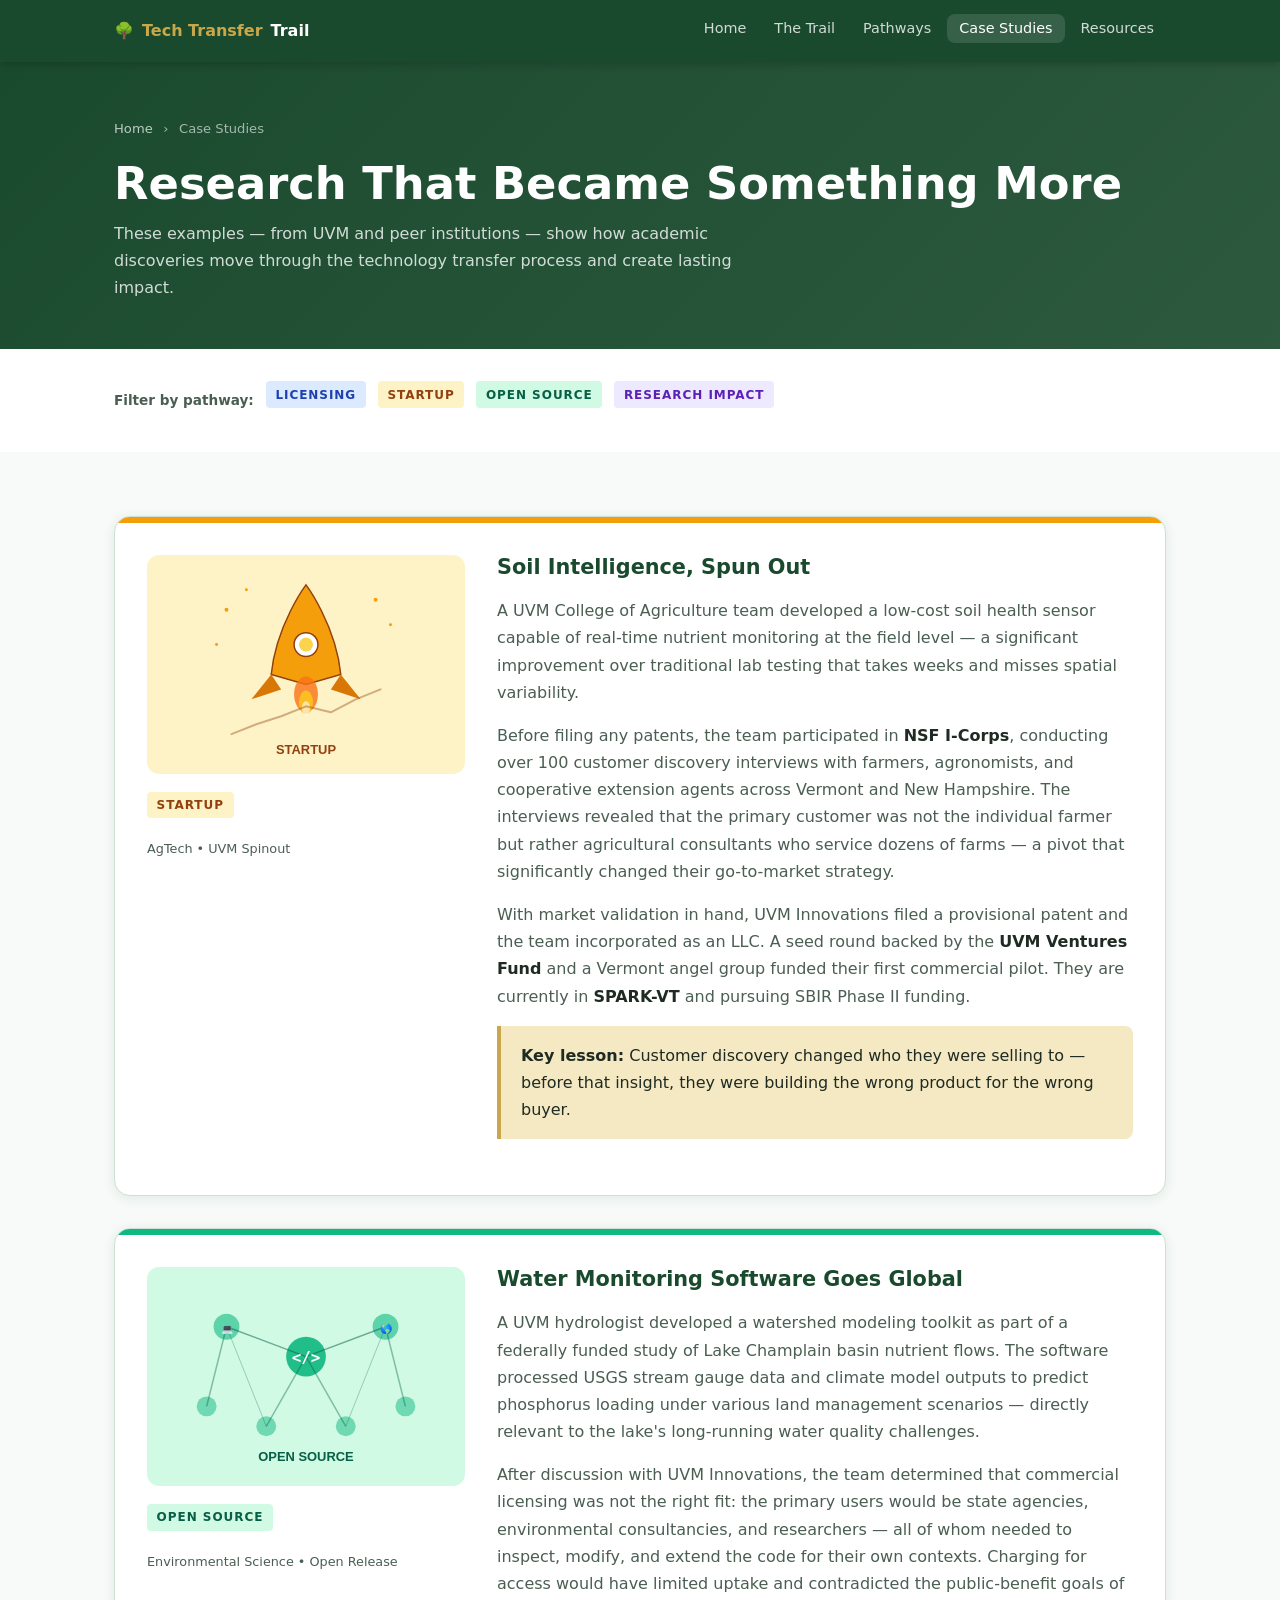
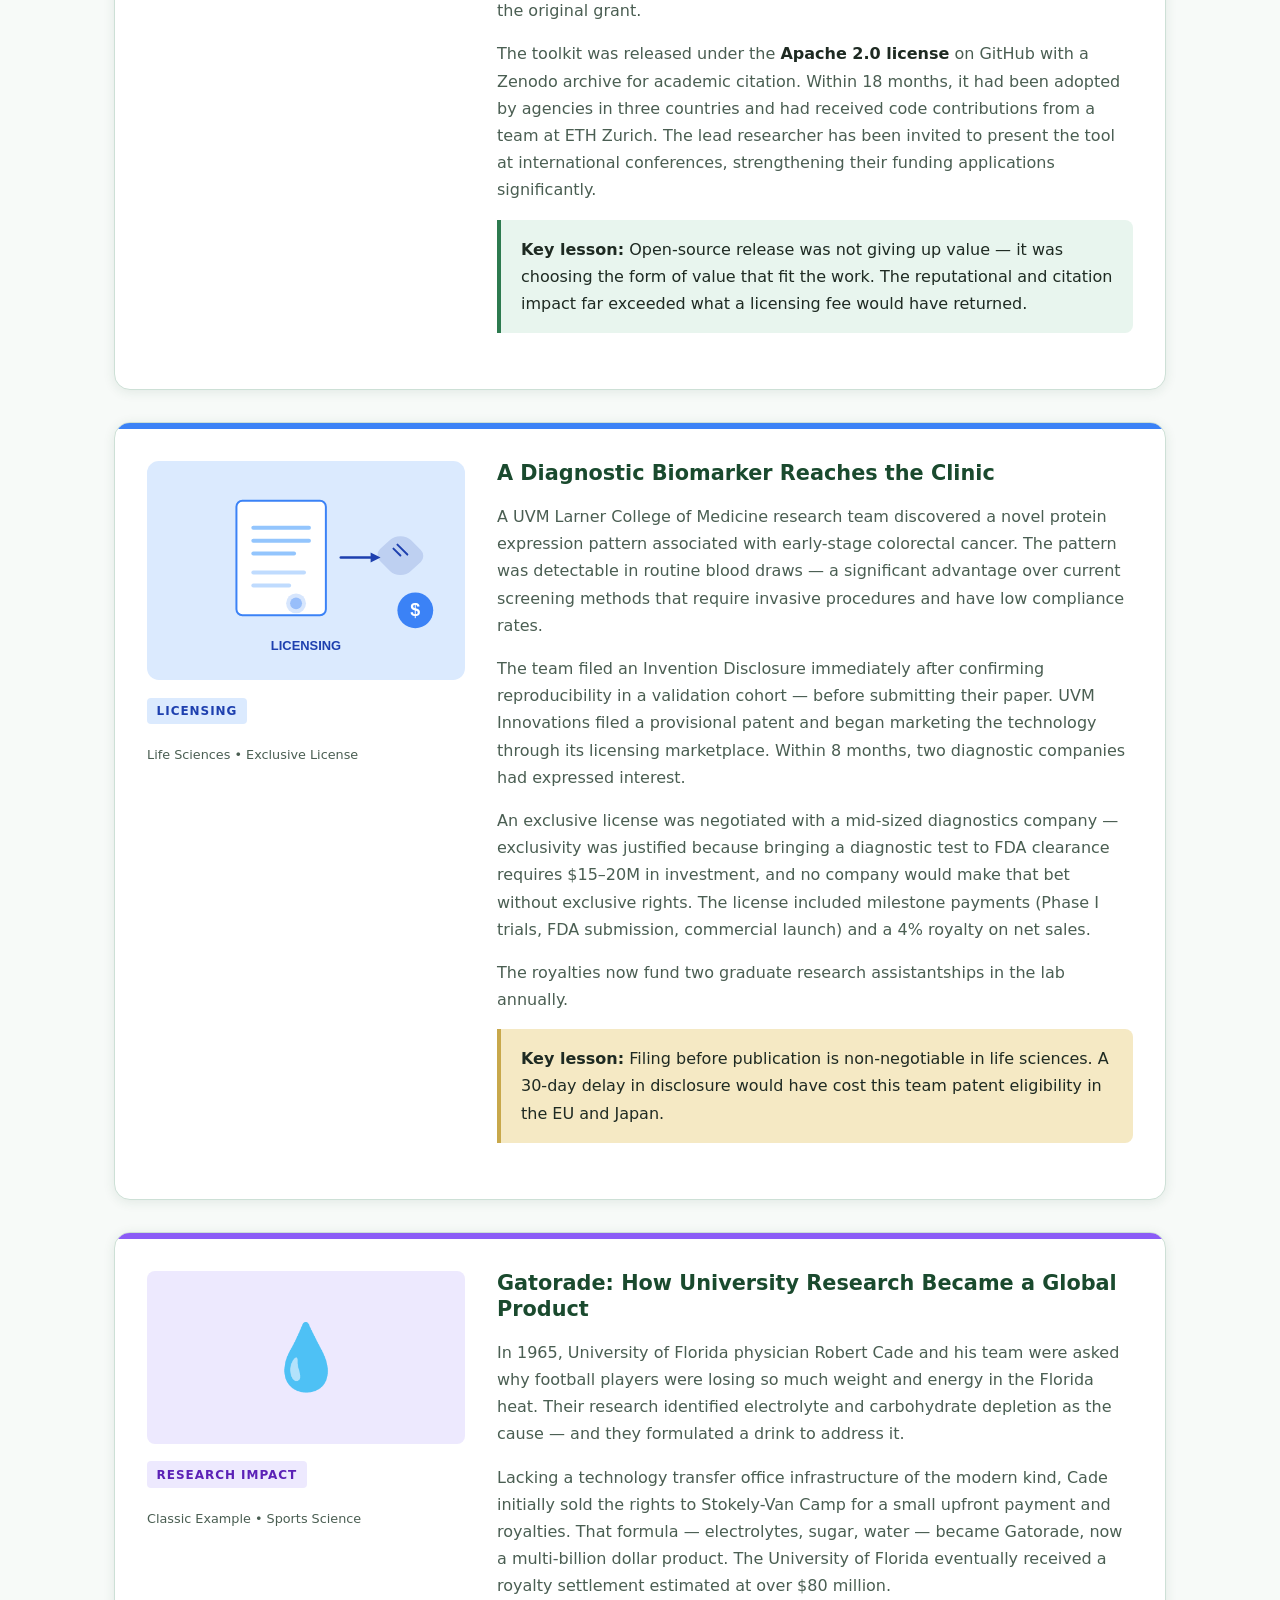
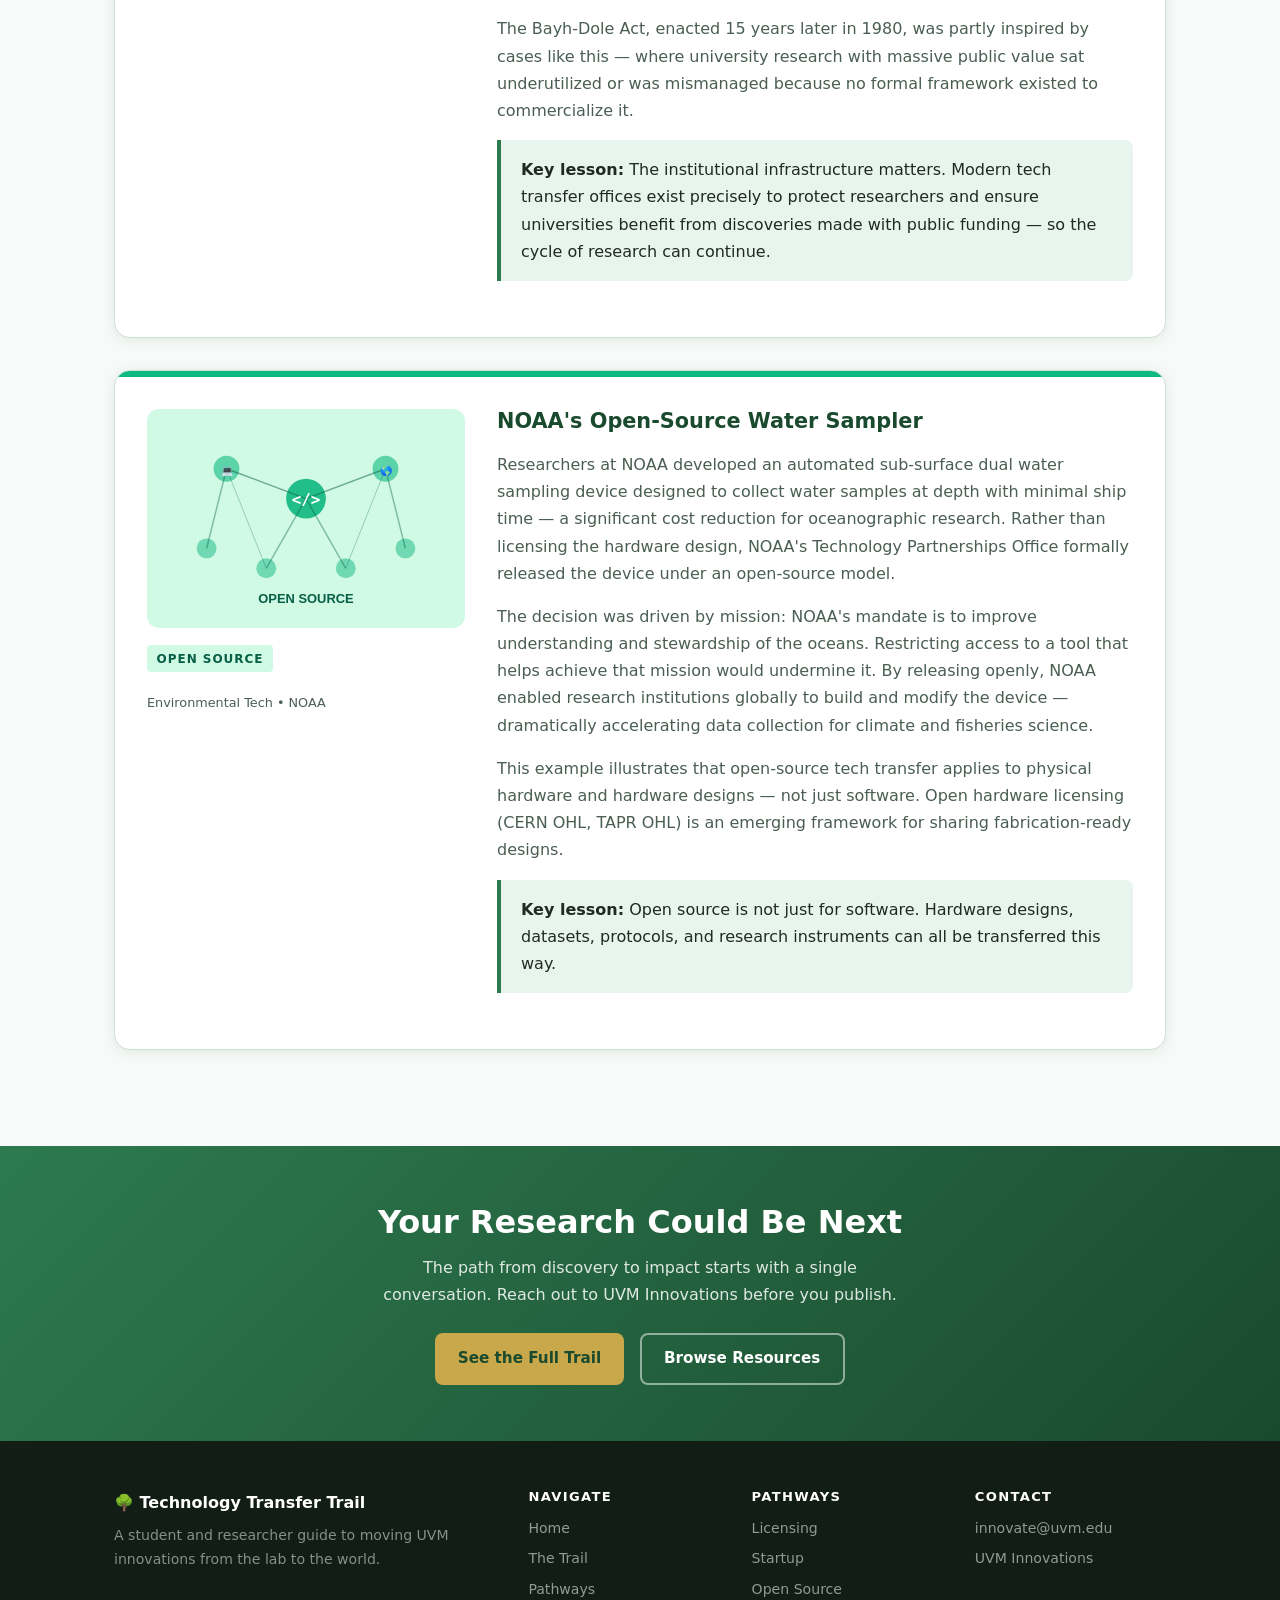
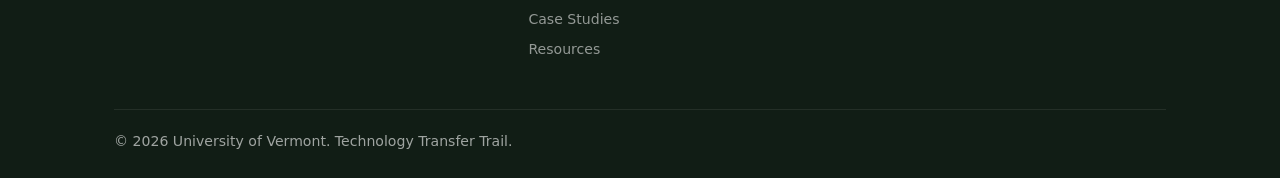
==== case-studies.html @ df101e82 "update case" ====
<!DOCTYPE html>
<html lang="en">
<head>
  <meta charset="UTF-8">
  <meta name="viewport" content="width=device-width, initial-scale=1.0">
  <title>Case Studies | Technology Transfer Trail</title>
  <meta name="description" content="Real examples of university research that moved from the lab into the world through licensing, startup spinouts, and open-source release.">
  <link rel="stylesheet" href="css/style.css">
</head>
<body>

  <nav class="site-nav">
    <div class="container">
      <a class="nav-brand" href="index.html">&#127795; <span>Tech Transfer</span> Trail</a>
      <ul class="nav-links">
        <li><a href="index.html">Home</a></li>
        <li><a href="trail.html">The Trail</a></li>
        <li><a href="pathways.html">Pathways</a></li>
        <li><a href="case-studies.html" class="active">Case Studies</a></li>
        <li><a href="resources.html">Resources</a></li>
      </ul>
    </div>
  </nav>

  <div class="page-header">
    <div class="container">
      <nav class="breadcrumb"><a href="index.html">Home</a> <span>&rsaquo;</span> Case Studies</nav>
      <h1>Research That Became Something More</h1>
      <p>These examples — from UVM and peer institutions — show how academic discoveries
         move through the technology transfer process and create lasting impact.</p>
    </div>
  </div>

  <!-- FILTER LABEL -->
  <section class="section section--alt" style="padding: 2rem 0;">
    <div class="container">
      <div style="display:flex; gap:0.75rem; flex-wrap:wrap; align-items:center;">
        <span style="font-size:0.85rem; font-weight:600; color:var(--text-light);">Filter by pathway:</span>
        <span class="card-tag tag-license" style="cursor:default;">Licensing</span>
        <span class="card-tag tag-startup" style="cursor:default;">Startup</span>
        <span class="card-tag tag-open" style="cursor:default;">Open Source</span>
        <span class="card-tag tag-research" style="cursor:default;">Research Impact</span>
      </div>
    </div>
  </section>

  <!-- CASE STUDIES GRID -->
  <section class="section">
    <div class="container">

      <!-- UVM Startup: AgTech -->
      <div class="case-card" style="margin-bottom:2rem;">
        <div class="case-card-accent accent-startup"></div>
        <div style="display:grid; grid-template-columns:1fr 2fr; gap:2rem; padding:2rem;" class="case-inner">
          <div>
            <img src="img/pathway-startup.svg" alt="Startup pathway" style="width:100%; border-radius:8px;">
            <div style="margin-top:1rem;">
              <div class="card-tag tag-startup">Startup</div>
              <p style="font-size:0.8rem; margin-top:0.5rem; color:var(--text-light);">AgTech &bull; UVM Spinout</p>
            </div>
          </div>
          <div>
            <h2 style="font-size:1.3rem;">Soil Intelligence, Spun Out</h2>
            <p>
              A UVM College of Agriculture team developed a low-cost soil health sensor capable of
              real-time nutrient monitoring at the field level — a significant improvement over
              traditional lab testing that takes weeks and misses spatial variability.
            </p>
            <p>
              Before filing any patents, the team participated in <strong>NSF I-Corps</strong>, conducting
              over 100 customer discovery interviews with farmers, agronomists, and cooperative extension
              agents across Vermont and New Hampshire. The interviews revealed that the primary customer
              was not the individual farmer but rather agricultural consultants who service dozens
              of farms — a pivot that significantly changed their go-to-market strategy.
            </p>
            <p>
              With market validation in hand, UVM Innovations filed a provisional patent and the team
              incorporated as an LLC. A seed round backed by the <strong>UVM Ventures Fund</strong> and
              a Vermont angel group funded their first commercial pilot. They are currently in
              <strong>SPARK-VT</strong> and pursuing SBIR Phase II funding.
            </p>
            <div class="callout callout-gold" style="margin-top:1rem;">
              <p><strong>Key lesson:</strong> Customer discovery changed who they were selling to —
              before that insight, they were building the wrong product for the wrong buyer.</p>
            </div>
          </div>
        </div>
      </div>

      <!-- Open Source: Hydrology -->
      <div class="case-card" style="margin-bottom:2rem;">
        <div class="case-card-accent accent-open"></div>
        <div style="display:grid; grid-template-columns:1fr 2fr; gap:2rem; padding:2rem;" class="case-inner">
          <div>
            <img src="img/pathway-opensource.svg" alt="Open source pathway" style="width:100%; border-radius:8px;">
            <div style="margin-top:1rem;">
              <div class="card-tag tag-open">Open Source</div>
              <p style="font-size:0.8rem; margin-top:0.5rem; color:var(--text-light);">Environmental Science &bull; Open Release</p>
            </div>
          </div>
          <div>
            <h2 style="font-size:1.3rem;">Water Monitoring Software Goes Global</h2>
            <p>
              A UVM hydrologist developed a watershed modeling toolkit as part of a federally funded
              study of Lake Champlain basin nutrient flows. The software processed USGS stream gauge
              data and climate model outputs to predict phosphorus loading under various land management
              scenarios — directly relevant to the lake's long-running water quality challenges.
            </p>
            <p>
              After discussion with UVM Innovations, the team determined that commercial licensing
              was not the right fit: the primary users would be state agencies, environmental
              consultancies, and researchers — all of whom needed to inspect, modify, and extend
              the code for their own contexts. Charging for access would have limited uptake and
              contradicted the public-benefit goals of the original grant.
            </p>
            <p>
              The toolkit was released under the <strong>Apache 2.0 license</strong> on GitHub with a
              Zenodo archive for academic citation. Within 18 months, it had been adopted by agencies
              in three countries and had received code contributions from a team at ETH Zurich.
              The lead researcher has been invited to present the tool at international conferences,
              strengthening their funding applications significantly.
            </p>
            <div class="callout" style="margin-top:1rem;">
              <p><strong>Key lesson:</strong> Open-source release was not giving up value — it was
              choosing the form of value that fit the work. The reputational and citation impact
              far exceeded what a licensing fee would have returned.</p>
            </div>
          </div>
        </div>
      </div>

      <!-- Licensing: Life Sciences -->
      <div class="case-card" style="margin-bottom:2rem;">
        <div class="case-card-accent accent-license"></div>
        <div style="display:grid; grid-template-columns:1fr 2fr; gap:2rem; padding:2rem;" class="case-inner">
          <div>
            <img src="img/pathway-licensing.svg" alt="Licensing pathway" style="width:100%; border-radius:8px;">
            <div style="margin-top:1rem;">
              <div class="card-tag tag-license">Licensing</div>
              <p style="font-size:0.8rem; margin-top:0.5rem; color:var(--text-light);">Life Sciences &bull; Exclusive License</p>
            </div>
          </div>
          <div>
            <h2 style="font-size:1.3rem;">A Diagnostic Biomarker Reaches the Clinic</h2>
            <p>
              A UVM Larner College of Medicine research team discovered a novel protein expression
              pattern associated with early-stage colorectal cancer. The pattern was detectable in
              routine blood draws — a significant advantage over current screening methods that
              require invasive procedures and have low compliance rates.
            </p>
            <p>
              The team filed an Invention Disclosure immediately after confirming reproducibility
              in a validation cohort — before submitting their paper. UVM Innovations filed a
              provisional patent and began marketing the technology through its licensing marketplace.
              Within 8 months, two diagnostic companies had expressed interest.
            </p>
            <p>
              An exclusive license was negotiated with a mid-sized diagnostics company — exclusivity
              was justified because bringing a diagnostic test to FDA clearance requires $15&ndash;20M in
              investment, and no company would make that bet without exclusive rights. The license
              included milestone payments (Phase I trials, FDA submission, commercial launch) and
              a 4% royalty on net sales.
            </p>
            <p>
              The royalties now fund two graduate research assistantships in the lab annually.
            </p>
            <div class="callout callout-gold" style="margin-top:1rem;">
              <p><strong>Key lesson:</strong> Filing before publication is non-negotiable in life sciences.
              A 30-day delay in disclosure would have cost this team patent eligibility in the EU and Japan.</p>
            </div>
          </div>
        </div>
      </div>

      <!-- MIT Gatorade context example -->
      <div class="case-card" style="margin-bottom:2rem;">
        <div class="case-card-accent" style="background: #8b5cf6;"></div>
        <div style="display:grid; grid-template-columns:1fr 2fr; gap:2rem; padding:2rem;" class="case-inner">
          <div>
            <div style="background:#ede9fe; border-radius:8px; padding:2rem; display:flex; align-items:center; justify-content:center;">
              <span style="font-size:4rem;">&#128167;</span>
            </div>
            <div style="margin-top:1rem;">
              <div class="card-tag tag-research">Research Impact</div>
              <p style="font-size:0.8rem; margin-top:0.5rem; color:var(--text-light);">Classic Example &bull; Sports Science</p>
            </div>
          </div>
          <div>
            <h2 style="font-size:1.3rem;">Gatorade: How University Research Became a Global Product</h2>
            <p>
              In 1965, University of Florida physician Robert Cade and his team were asked why
              football players were losing so much weight and energy in the Florida heat.
              Their research identified electrolyte and carbohydrate depletion as the cause —
              and they formulated a drink to address it.
            </p>
            <p>
              Lacking a technology transfer office infrastructure of the modern kind, Cade initially
              sold the rights to Stokely-Van Camp for a small upfront payment and royalties.
              That formula — electrolytes, sugar, water — became Gatorade, now a multi-billion
              dollar product. The University of Florida eventually received a royalty settlement
              estimated at over $80 million.
            </p>
            <p>
              The Bayh-Dole Act, enacted 15 years later in 1980, was partly inspired by cases
              like this — where university research with massive public value sat underutilized
              or was mismanaged because no formal framework existed to commercialize it.
            </p>
            <div class="callout" style="margin-top:1rem;">
              <p><strong>Key lesson:</strong> The institutional infrastructure matters. Modern tech
              transfer offices exist precisely to protect researchers and ensure universities benefit
              from discoveries made with public funding — so the cycle of research can continue.</p>
            </div>
          </div>
        </div>
      </div>

      <!-- NOAA Open Source Hardware -->
      <div class="case-card" style="margin-bottom:2rem;">
        <div class="case-card-accent accent-open"></div>
        <div style="display:grid; grid-template-columns:1fr 2fr; gap:2rem; padding:2rem;" class="case-inner">
          <div>
            <img src="img/pathway-opensource.svg" alt="Open source" style="width:100%; border-radius:8px;">
            <div style="margin-top:1rem;">
              <div class="card-tag tag-open">Open Source</div>
              <p style="font-size:0.8rem; margin-top:0.5rem; color:var(--text-light);">Environmental Tech &bull; NOAA</p>
            </div>
          </div>
          <div>
            <h2 style="font-size:1.3rem;">NOAA's Open-Source Water Sampler</h2>
            <p>
              Researchers at NOAA developed an automated sub-surface dual water sampling device
              designed to collect water samples at depth with minimal ship time — a significant
              cost reduction for oceanographic research. Rather than licensing the hardware design,
              NOAA's Technology Partnerships Office formally released the device under an
              open-source model.
            </p>
            <p>
              The decision was driven by mission: NOAA's mandate is to improve understanding and
              stewardship of the oceans. Restricting access to a tool that helps achieve that
              mission would undermine it. By releasing openly, NOAA enabled research institutions
              globally to build and modify the device — dramatically accelerating data collection
              for climate and fisheries science.
            </p>
            <p>
              This example illustrates that open-source tech transfer applies to physical hardware
              and hardware designs — not just software. Open hardware licensing (CERN OHL,
              TAPR OHL) is an emerging framework for sharing fabrication-ready designs.
            </p>
            <div class="callout" style="margin-top:1rem;">
              <p><strong>Key lesson:</strong> Open source is not just for software. Hardware designs,
              datasets, protocols, and research instruments can all be transferred this way.</p>
            </div>
          </div>
        </div>
      </div>

    </div>
  </section>

  <!-- CTA -->
  <section class="cta-banner">
    <div class="container">
      <h2>Your Research Could Be Next</h2>
      <p>The path from discovery to impact starts with a single conversation.
      Reach out to UVM Innovations before you publish.</p>
      <div style="display:flex; gap:1rem; justify-content:center; flex-wrap:wrap;">
        <a href="trail.html" class="btn btn-primary">See the Full Trail</a>
        <a href="resources.html" class="btn btn-outline">Browse Resources</a>
      </div>
    </div>
  </section>

  <footer class="site-footer">
    <div class="container">
      <div class="footer-grid">
        <div class="footer-brand">
          <strong>&#127795; Technology Transfer Trail</strong>
          <p>A student and researcher guide to moving UVM innovations from the lab to the world.</p>
        </div>
        <div class="footer-col">
          <h4>Navigate</h4>
          <ul>
            <li><a href="index.html">Home</a></li>
            <li><a href="trail.html">The Trail</a></li>
            <li><a href="pathways.html">Pathways</a></li>
            <li><a href="case-studies.html">Case Studies</a></li>
            <li><a href="resources.html">Resources</a></li>
          </ul>
        </div>
        <div class="footer-col">
          <h4>Pathways</h4>
          <ul>
            <li><a href="pathways.html#licensing">Licensing</a></li>
            <li><a href="pathways.html#startup">Startup</a></li>
            <li><a href="pathways.html#open-source">Open Source</a></li>
          </ul>
        </div>
        <div class="footer-col">
          <h4>Contact</h4>
          <ul>
            <li><a href="mailto:innovate@uvm.edu">innovate@uvm.edu</a></li>
            <li><a href="https://www.uvm.edu/uvminnovations" target="_blank" rel="noopener">UVM Innovations</a></li>
          </ul>
        </div>
      </div>
      <div class="footer-bottom">
        <span>&copy; 2026 University of Vermont. Technology Transfer Trail.</span>
      </div>
    </div>
  </footer>

  <style>
    @media (max-width: 768px) {
      .case-inner { grid-template-columns: 1fr !important; }
    }
  </style>

</body>
</html>
---- css/style.css ----
/* ============================================================
   BASE & RESET
   ============================================================ */
*, *::before, *::after {
  box-sizing: border-box;
  margin: 0;
  padding: 0;
}

:root {
  --green-dark:   #1a4a2e;
  --green-mid:    #2d7a4f;
  --green-light:  #4caf77;
  --green-pale:   #e8f5ee;
  --gold:         #c8a84b;
  --gold-light:   #f5e9c4;
  --text:         #1e2a22;
  --text-light:   #4a5e52;
  --white:        #ffffff;
  --off-white:    #f7faf8;
  --border:       #cde0d6;
  --shadow:       0 2px 12px rgba(26, 74, 46, 0.10);
  --radius:       8px;
  --radius-lg:    16px;
  --font-sans:    'Segoe UI', system-ui, -apple-system, sans-serif;
  --font-serif:   Georgia, 'Times New Roman', serif;
}

html { scroll-behavior: smooth; }

body {
  font-family: var(--font-sans);
  font-size: 1rem;
  line-height: 1.7;
  color: var(--text);
  background: var(--off-white);
}

img { max-width: 100%; display: block; }
a { color: var(--green-mid); text-decoration: none; }
a:hover { text-decoration: underline; }

/* ============================================================
   TYPOGRAPHY
   ============================================================ */
h1, h2, h3, h4 {
  line-height: 1.25;
  color: var(--green-dark);
}

h1 { font-size: clamp(1.8rem, 4vw, 2.8rem); }
h2 { font-size: clamp(1.4rem, 3vw, 2rem); margin-bottom: 1rem; }
h3 { font-size: 1.2rem; margin-bottom: 0.5rem; }
h4 { font-size: 1rem; }

p { margin-bottom: 1rem; color: var(--text-light); }
p:last-child { margin-bottom: 0; }

ul, ol { padding-left: 1.4rem; color: var(--text-light); }
li { margin-bottom: 0.35rem; }

strong { color: var(--text); }

/* ============================================================
   LAYOUT
   ============================================================ */
.container {
  max-width: 1100px;
  margin: 0 auto;
  padding: 0 1.5rem;
}

.section {
  padding: 4rem 0;
}

.section--alt {
  background: var(--white);
}

.section--dark {
  background: var(--green-dark);
  color: var(--white);
}

.section--dark h2,
.section--dark h3,
.section--dark p { color: var(--white); }

.section-label {
  font-size: 0.8rem;
  font-weight: 700;
  letter-spacing: 0.12em;
  text-transform: uppercase;
  color: var(--green-mid);
  margin-bottom: 0.5rem;
}

.section--dark .section-label { color: var(--green-light); }

.section-intro {
  max-width: 680px;
  margin-bottom: 3rem;
}

.two-col {
  display: grid;
  grid-template-columns: 1fr 1fr;
  gap: 2rem;
}

.three-col {
  display: grid;
  grid-template-columns: repeat(3, 1fr);
  gap: 1.5rem;
}

@media (max-width: 768px) {
  .two-col, .three-col { grid-template-columns: 1fr; }
}

/* ============================================================
   NAVIGATION
   ============================================================ */
.site-nav {
  background: var(--green-dark);
  position: sticky;
  top: 0;
  z-index: 100;
  box-shadow: 0 2px 8px rgba(0,0,0,0.2);
}

.site-nav .container {
  display: flex;
  align-items: center;
  justify-content: space-between;
  padding-top: 0.9rem;
  padding-bottom: 0.9rem;
}

.nav-brand {
  font-weight: 700;
  font-size: 1rem;
  color: var(--white);
  display: flex;
  align-items: center;
  gap: 0.5rem;
}

.nav-brand span { color: var(--gold); }

.nav-links {
  display: flex;
  gap: 0.25rem;
  list-style: none;
  padding: 0;
}

.nav-links a {
  color: rgba(255,255,255,0.8);
  font-size: 0.9rem;
  padding: 0.4rem 0.75rem;
  border-radius: var(--radius);
  transition: background 0.15s, color 0.15s;
}

.nav-links a:hover,
.nav-links a.active {
  background: rgba(255,255,255,0.12);
  color: var(--white);
  text-decoration: none;
}

@media (max-width: 768px) {
  .nav-links { display: none; }
}

/* ============================================================
   HERO
   ============================================================ */
.hero {
  background: linear-gradient(135deg, var(--green-dark) 0%, #2d5a3f 60%, #1a4a2e 100%);
  color: var(--white);
  padding: 5rem 0 4rem;
  position: relative;
  overflow: hidden;
}

.hero::after {
  content: '';
  position: absolute;
  bottom: 0; left: 0; right: 0;
  height: 60px;
  background: var(--off-white);
  clip-path: ellipse(60% 100% at 50% 100%);
}

.hero-eyebrow {
  font-size: 0.8rem;
  font-weight: 700;
  letter-spacing: 0.15em;
  text-transform: uppercase;
  color: var(--gold);
  margin-bottom: 1rem;
}

.hero h1 {
  color: var(--white);
  margin-bottom: 1.25rem;
}

.hero-sub {
  font-size: 1.15rem;
  color: rgba(255,255,255,0.85);
  max-width: 620px;
  margin-bottom: 2rem;
}

.hero-actions {
  display: flex;
  flex-wrap: wrap;
  gap: 1rem;
}

/* ============================================================
   BUTTONS
   ============================================================ */
.btn {
  display: inline-flex;
  align-items: center;
  gap: 0.4rem;
  padding: 0.7rem 1.4rem;
  border-radius: var(--radius);
  font-size: 0.95rem;
  font-weight: 600;
  cursor: pointer;
  transition: transform 0.15s, box-shadow 0.15s, background 0.15s;
  text-decoration: none;
}

.btn:hover { text-decoration: none; transform: translateY(-1px); box-shadow: var(--shadow); }

.btn-primary {
  background: var(--gold);
  color: var(--green-dark);
}

.btn-primary:hover { background: #d4b25a; }

.btn-outline {
  background: transparent;
  color: var(--white);
  border: 2px solid rgba(255,255,255,0.5);
}

.btn-outline:hover { border-color: var(--white); background: rgba(255,255,255,0.08); }

.btn-green {
  background: var(--green-mid);
  color: var(--white);
}

.btn-green:hover { background: var(--green-dark); }

/* ============================================================
   CARDS
   ============================================================ */
.card {
  background: var(--white);
  border: 1px solid var(--border);
  border-radius: var(--radius-lg);
  padding: 1.75rem;
  box-shadow: var(--shadow);
  transition: transform 0.15s, box-shadow 0.15s;
}

.card:hover { transform: translateY(-3px); box-shadow: 0 6px 24px rgba(26,74,46,0.13); }

.card-icon {
  font-size: 2rem;
  margin-bottom: 1rem;
}

.card h3 { color: var(--green-dark); }

.card-tag {
  display: inline-block;
  font-size: 0.75rem;
  font-weight: 700;
  letter-spacing: 0.08em;
  text-transform: uppercase;
  padding: 0.2rem 0.6rem;
  border-radius: 4px;
  margin-bottom: 0.75rem;
}

.tag-license  { background: #dbeafe; color: #1e40af; }
.tag-startup  { background: #fef3c7; color: #92400e; }
.tag-open     { background: #d1fae5; color: #065f46; }
.tag-research { background: #ede9fe; color: #5b21b6; }

/* ============================================================
   TRAIL STEPS
   ============================================================ */
.trail-steps {
  position: relative;
  display: flex;
  flex-direction: column;
  gap: 0;
}

.trail-step {
  display: grid;
  grid-template-columns: 60px 1fr;
  gap: 1.5rem;
  position: relative;
  padding-bottom: 2.5rem;
}

.trail-step:last-child { padding-bottom: 0; }

.trail-step:not(:last-child) .step-line::after {
  content: '';
  position: absolute;
  left: 29px;
  top: 60px;
  bottom: 0;
  width: 2px;
  background: var(--border);
}

.step-line {
  position: relative;
  display: flex;
  flex-direction: column;
  align-items: center;
}

.step-num {
  width: 52px;
  height: 52px;
  border-radius: 50%;
  background: var(--green-dark);
  color: var(--white);
  font-weight: 800;
  font-size: 1.1rem;
  display: flex;
  align-items: center;
  justify-content: center;
  flex-shrink: 0;
  z-index: 1;
}

.trail-step.active .step-num {
  background: var(--gold);
  color: var(--green-dark);
}

.step-body {
  padding-top: 0.6rem;
}

.step-body h3 {
  font-size: 1.1rem;
  margin-bottom: 0.3rem;
}

.step-badge {
  display: inline-block;
  font-size: 0.72rem;
  font-weight: 700;
  letter-spacing: 0.06em;
  text-transform: uppercase;
  color: var(--green-mid);
  background: var(--green-pale);
  padding: 0.15rem 0.5rem;
  border-radius: 4px;
  margin-bottom: 0.5rem;
}

.step-resources {
  margin-top: 0.75rem;
  display: flex;
  flex-wrap: wrap;
  gap: 0.4rem;
}

.chip {
  display: inline-block;
  font-size: 0.78rem;
  background: var(--off-white);
  border: 1px solid var(--border);
  border-radius: 20px;
  padding: 0.15rem 0.65rem;
  color: var(--text-light);
}

/* ============================================================
   PATHWAY CARDS (pathways page)
   ============================================================ */
.pathway-hero {
  padding: 4rem 0 2rem;
  background: linear-gradient(135deg, var(--green-dark) 0%, #2d5a3f 100%);
  color: white;
}

.pathway-hero h1 { color: white; }
.pathway-hero p { color: rgba(255,255,255,0.85); }

.pathway-card {
  border-radius: var(--radius-lg);
  overflow: hidden;
  border: 1px solid var(--border);
  box-shadow: var(--shadow);
}

.pathway-card-header {
  padding: 2rem;
  display: flex;
  align-items: flex-start;
  gap: 1rem;
}

.pathway-card-header .icon { font-size: 2.5rem; }

.pathway-card-header h2 { margin-bottom: 0.25rem; }

.pathway-card-body { padding: 0 2rem 2rem; }

.pathway-card-body h3 {
  font-size: 0.8rem;
  text-transform: uppercase;
  letter-spacing: 0.1em;
  color: var(--text-light);
  margin-bottom: 0.75rem;
  margin-top: 1.25rem;
}

.pathway-card--license .pathway-card-header { background: #dbeafe; }
.pathway-card--startup .pathway-card-header { background: #fef3c7; }
.pathway-card--open    .pathway-card-header { background: #d1fae5; }

/* ============================================================
   RESOURCE LIST
   ============================================================ */
.resource-grid {
  display: grid;
  grid-template-columns: repeat(auto-fill, minmax(280px, 1fr));
  gap: 1.25rem;
}

.resource-card {
  background: var(--white);
  border: 1px solid var(--border);
  border-radius: var(--radius);
  padding: 1.25rem 1.5rem;
  display: flex;
  flex-direction: column;
  gap: 0.4rem;
  box-shadow: var(--shadow);
  transition: transform 0.15s;
}

.resource-card:hover { transform: translateY(-2px); }

.resource-card .icon { font-size: 1.5rem; }
.resource-card h3 { font-size: 1rem; margin-bottom: 0; }
.resource-card p { font-size: 0.88rem; margin-bottom: 0; }
.resource-card a { font-size: 0.85rem; font-weight: 600; }

/* ============================================================
   CASE STUDIES
   ============================================================ */
.case-card {
  background: var(--white);
  border: 1px solid var(--border);
  border-radius: var(--radius-lg);
  overflow: hidden;
  box-shadow: var(--shadow);
  transition: transform 0.15s;
}

.case-card:hover { transform: translateY(-3px); }

.case-card-accent {
  height: 6px;
}

.accent-license { background: #3b82f6; }
.accent-startup { background: #f59e0b; }
.accent-open    { background: #10b981; }

.case-card-body { padding: 1.5rem; }

.case-card-body .meta {
  font-size: 0.78rem;
  color: var(--text-light);
  margin-bottom: 0.5rem;
}

.case-card-body h3 { font-size: 1.05rem; }

/* ============================================================
   STAT BAR
   ============================================================ */
.stat-bar {
  background: var(--green-dark);
  padding: 2.5rem 0;
}

.stat-row {
  display: flex;
  flex-wrap: wrap;
  gap: 2rem;
  justify-content: space-around;
  text-align: center;
}

.stat-item .num {
  font-size: 2.2rem;
  font-weight: 800;
  color: var(--gold);
  display: block;
}

.stat-item .label {
  font-size: 0.85rem;
  color: rgba(255,255,255,0.75);
  text-transform: uppercase;
  letter-spacing: 0.07em;
}

/* ============================================================
   CTA BANNER
   ============================================================ */
.cta-banner {
  background: linear-gradient(135deg, var(--green-mid), var(--green-dark));
  color: var(--white);
  padding: 3.5rem 0;
  text-align: center;
}

.cta-banner h2 { color: var(--white); margin-bottom: 0.75rem; }
.cta-banner p  { color: rgba(255,255,255,0.85); margin-bottom: 1.5rem; max-width: 540px; margin-left: auto; margin-right: auto; }

/* ============================================================
   FOOTER
   ============================================================ */
.site-footer {
  background: #111d15;
  color: rgba(255,255,255,0.6);
  padding: 3rem 0 1.5rem;
  font-size: 0.88rem;
}

.footer-grid {
  display: grid;
  grid-template-columns: 2fr 1fr 1fr 1fr;
  gap: 2rem;
  margin-bottom: 2.5rem;
}

.footer-brand p { color: rgba(255,255,255,0.5); margin-top: 0.5rem; }
.footer-brand strong { color: var(--white); font-size: 1rem; }

.footer-col h4 {
  color: var(--white);
  font-size: 0.82rem;
  text-transform: uppercase;
  letter-spacing: 0.1em;
  margin-bottom: 0.75rem;
}

.footer-col ul { list-style: none; padding: 0; }
.footer-col li { margin-bottom: 0.4rem; }
.footer-col a { color: rgba(255,255,255,0.55); }
.footer-col a:hover { color: var(--white); text-decoration: none; }

.footer-bottom {
  border-top: 1px solid rgba(255,255,255,0.08);
  padding-top: 1.25rem;
  display: flex;
  justify-content: space-between;
  flex-wrap: wrap;
  gap: 0.5rem;
}

@media (max-width: 768px) {
  .footer-grid { grid-template-columns: 1fr 1fr; }
}

/* ============================================================
   PAGE HEADER (inner pages)
   ============================================================ */
.page-header {
  background: linear-gradient(135deg, var(--green-dark) 0%, #2d5a3f 100%);
  padding: 3.5rem 0 3rem;
}

.page-header h1 { color: var(--white); margin-bottom: 0.5rem; }
.page-header p  { color: rgba(255,255,255,0.8); max-width: 620px; }

/* ============================================================
   ACCORDION (FAQ)
   ============================================================ */
.faq-list { display: flex; flex-direction: column; gap: 0.75rem; }

details.faq-item {
  background: var(--white);
  border: 1px solid var(--border);
  border-radius: var(--radius);
  padding: 1rem 1.25rem;
}

summary.faq-q {
  font-weight: 600;
  cursor: pointer;
  color: var(--green-dark);
  list-style: none;
  display: flex;
  justify-content: space-between;
  align-items: center;
}

summary.faq-q::after {
  content: '+';
  font-size: 1.2rem;
  color: var(--green-mid);
  transition: transform 0.2s;
}

details[open] summary.faq-q::after { content: '−'; }

.faq-a {
  margin-top: 0.75rem;
  padding-top: 0.75rem;
  border-top: 1px solid var(--border);
  font-size: 0.95rem;
}

/* ============================================================
   ALERT / CALLOUT
   ============================================================ */
.callout {
  border-left: 4px solid var(--green-mid);
  background: var(--green-pale);
  padding: 1rem 1.25rem;
  border-radius: 0 var(--radius) var(--radius) 0;
  margin: 1.5rem 0;
}

.callout.callout-gold {
  border-color: var(--gold);
  background: var(--gold-light);
}

.callout p { color: var(--text); margin-bottom: 0; }

/* ============================================================
   BREADCRUMB
   ============================================================ */
.breadcrumb {
  font-size: 0.82rem;
  color: rgba(255,255,255,0.6);
  margin-bottom: 1rem;
}

.breadcrumb a { color: rgba(255,255,255,0.7); }
.breadcrumb a:hover { color: white; }
.breadcrumb span { margin: 0 0.4rem; }

/* ============================================================
   PROCESS TABLE
   ============================================================ */
.process-table {
  width: 100%;
  border-collapse: collapse;
  font-size: 0.92rem;
  background: var(--white);
  border-radius: var(--radius-lg);
  overflow: hidden;
  box-shadow: var(--shadow);
}

.process-table th {
  background: var(--green-dark);
  color: var(--white);
  padding: 0.9rem 1.25rem;
  text-align: left;
  font-size: 0.82rem;
  text-transform: uppercase;
  letter-spacing: 0.08em;
}

.process-table td {
  padding: 0.9rem 1.25rem;
  border-bottom: 1px solid var(--border);
  color: var(--text-light);
}

.process-table tr:last-child td { border-bottom: none; }
.process-table tr:hover td { background: var(--green-pale); }
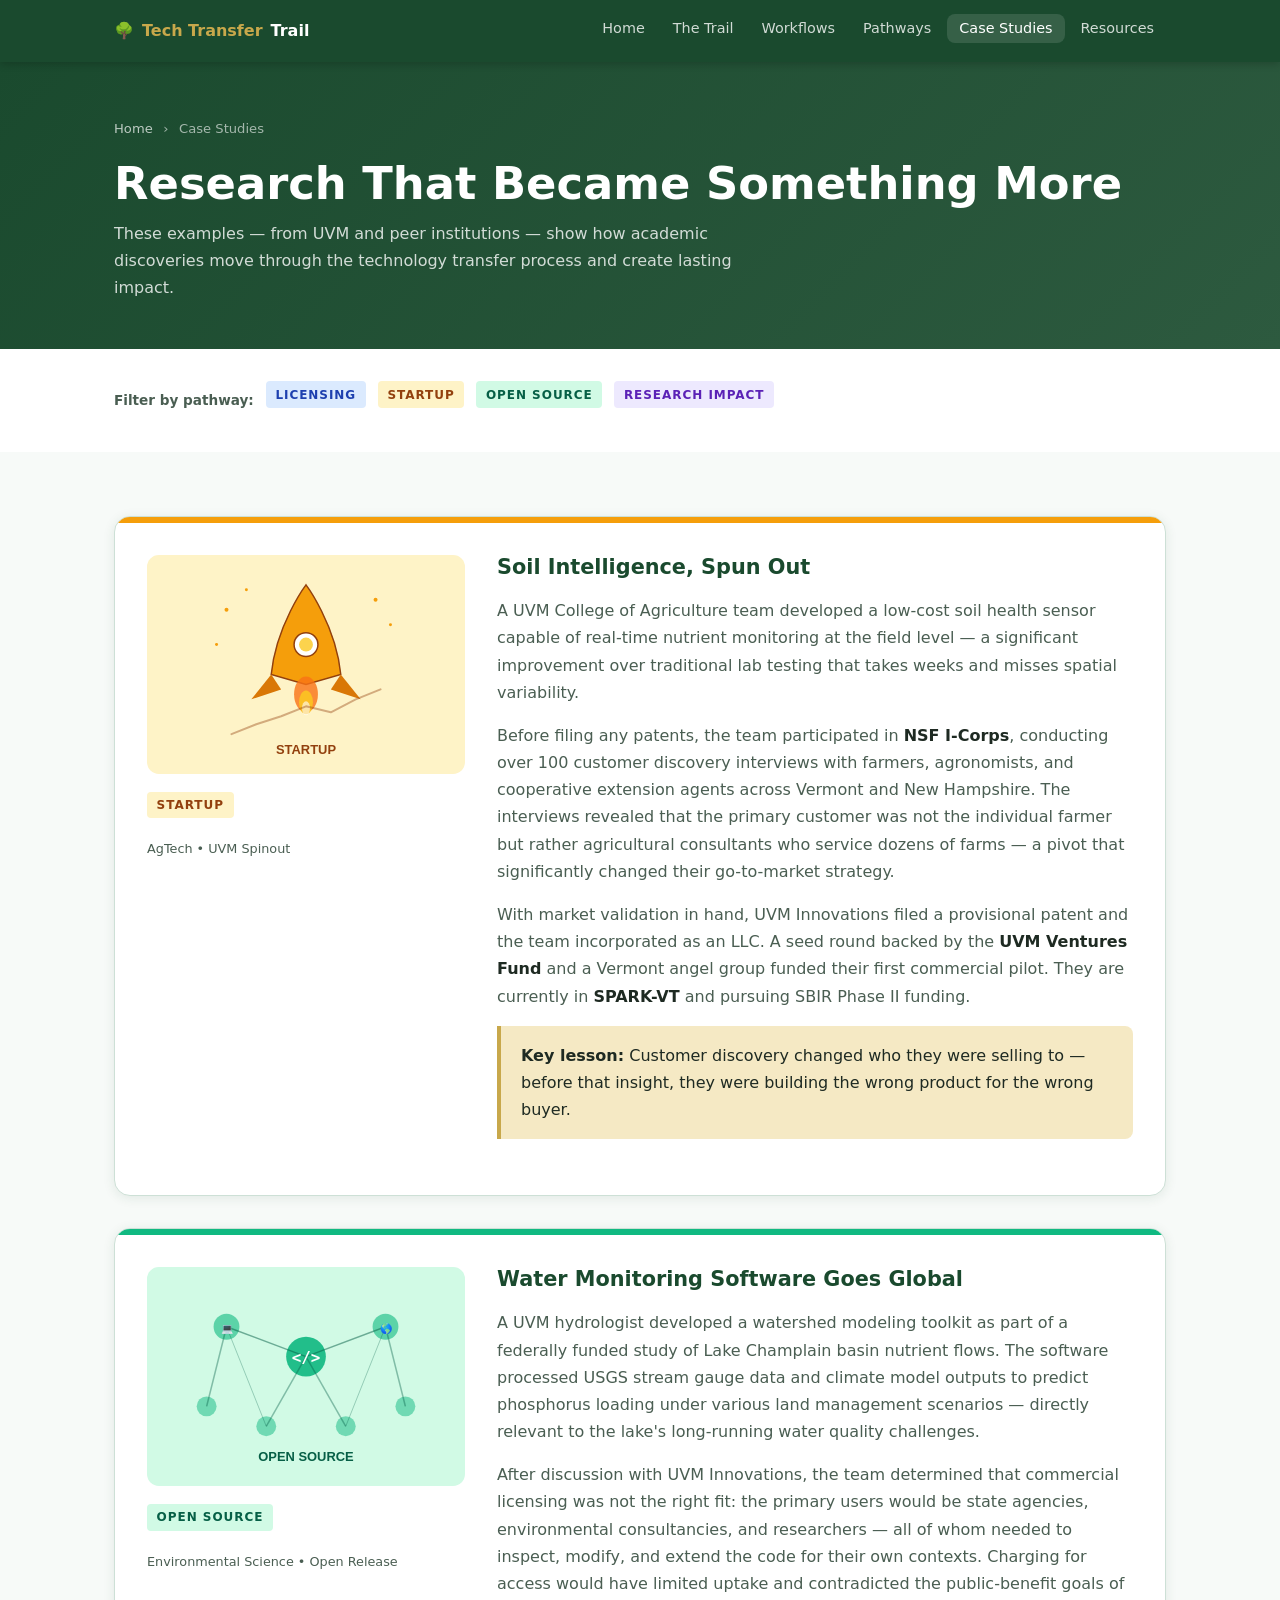
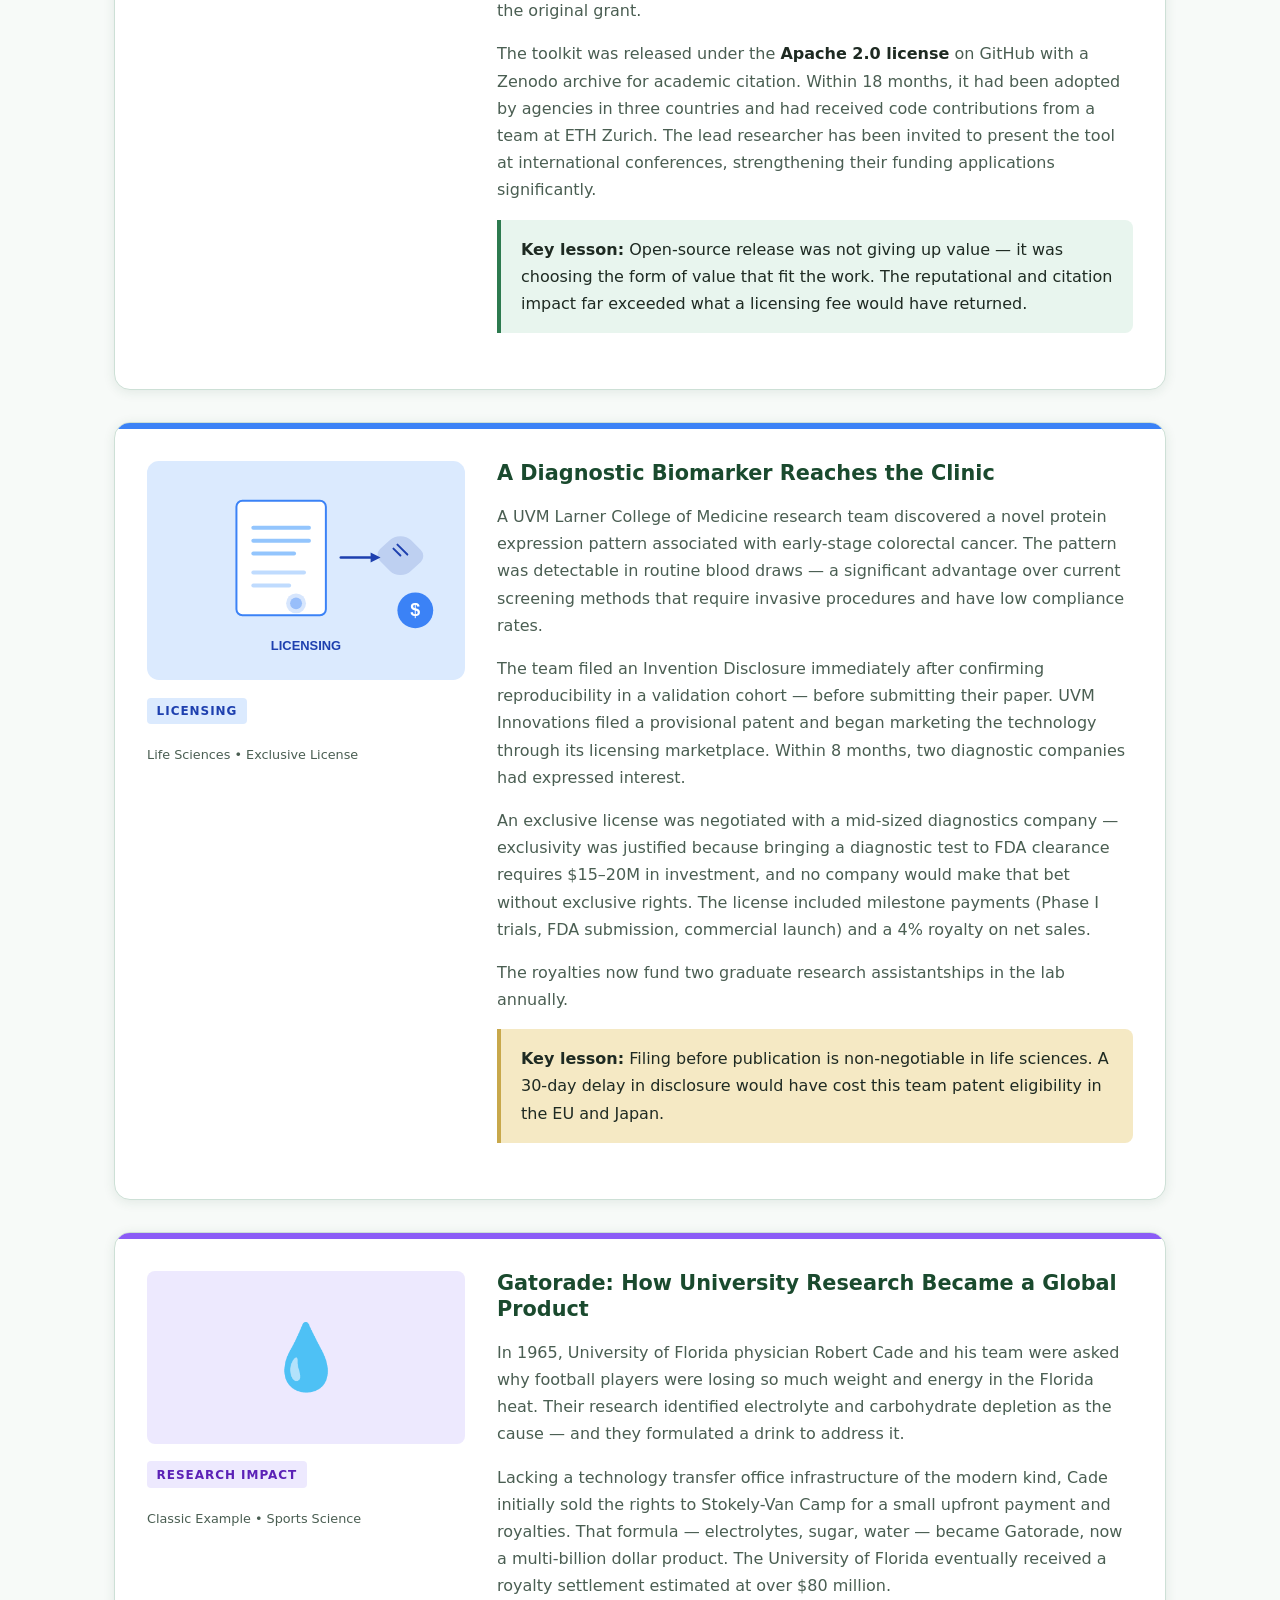
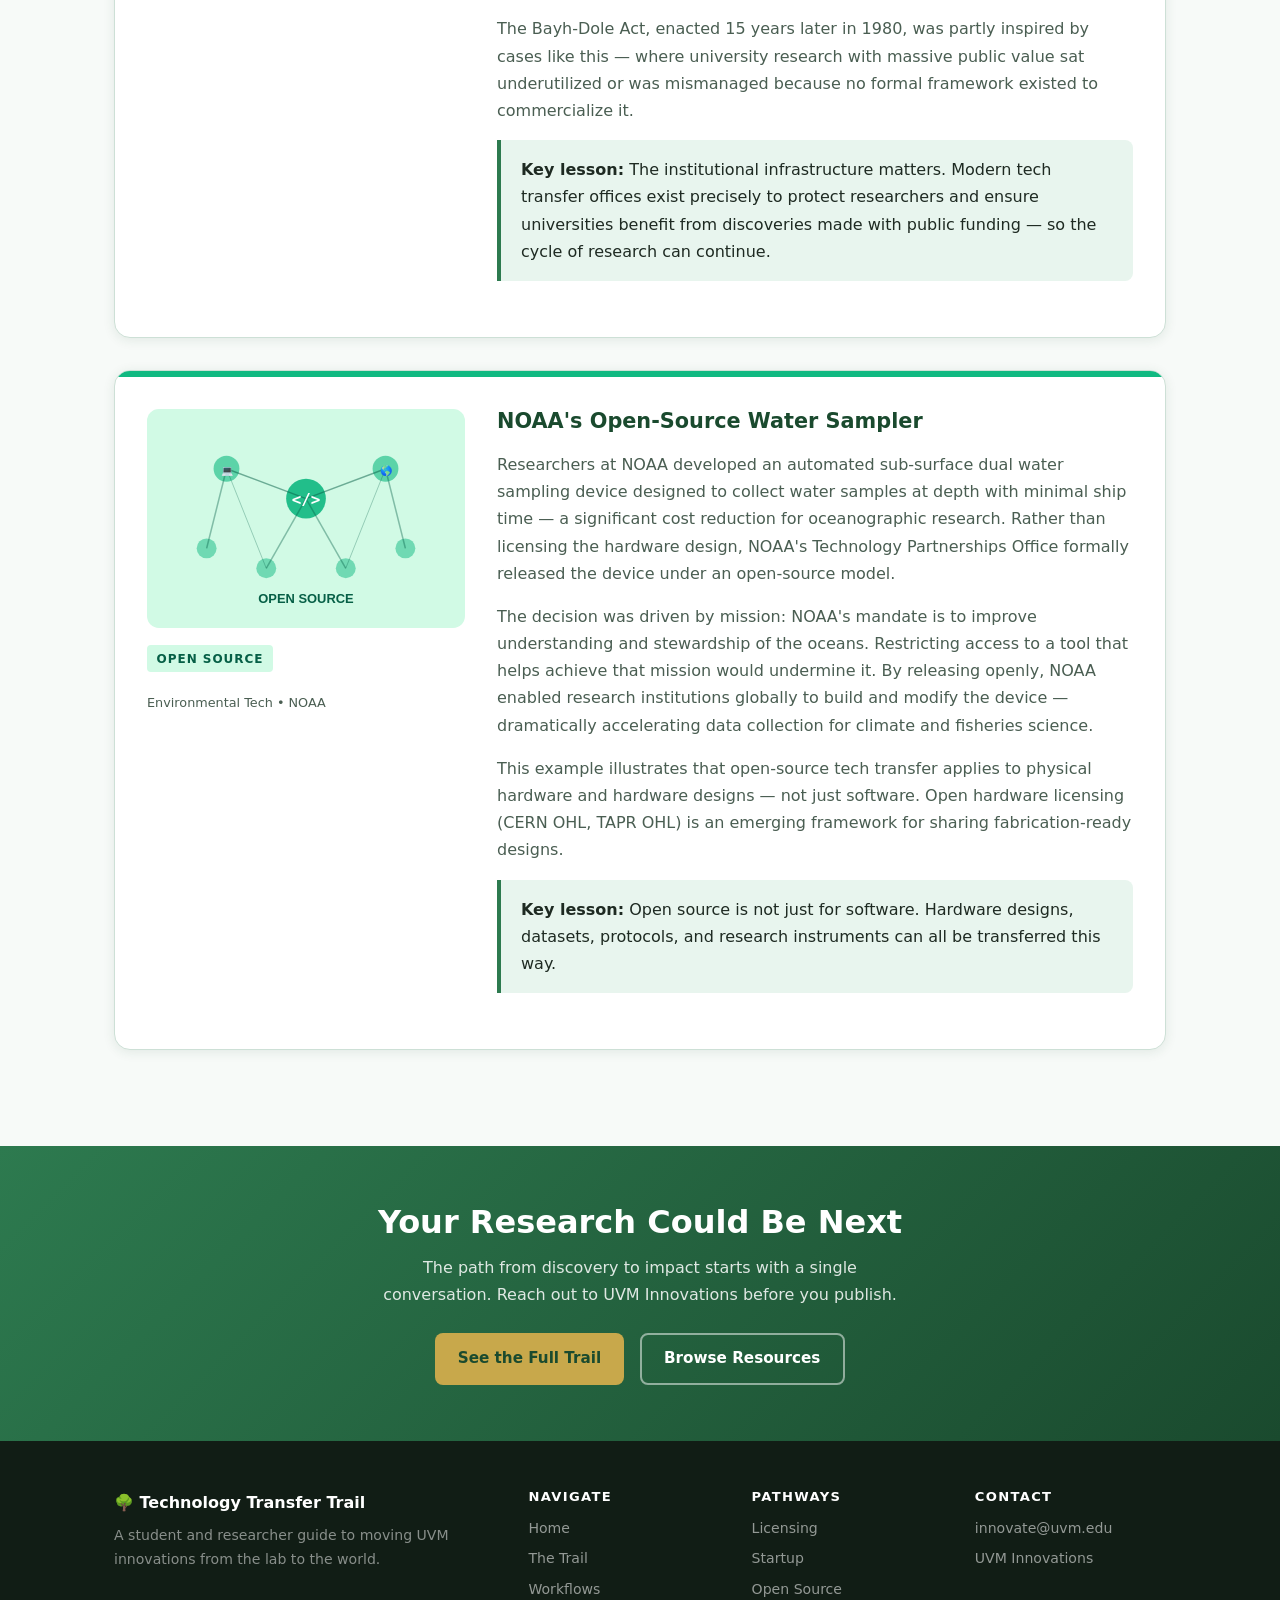
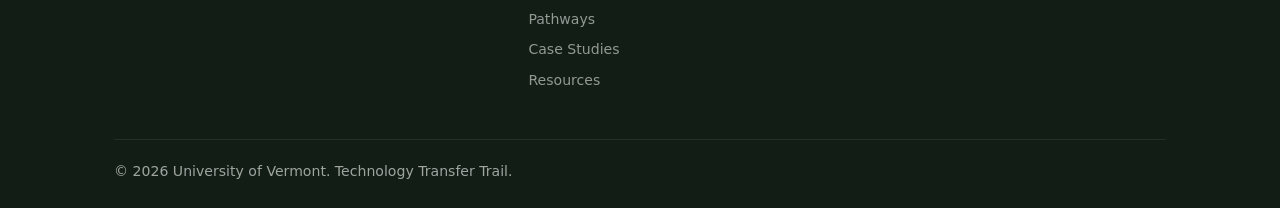
==== commit 23d11017: "Added a workflow page, as a sample" ====
--- a/case-studies.html
+++ b/case-studies.html
@@ -15,6 +15,7 @@
       <ul class="nav-links">
         <li><a href="index.html">Home</a></li>
         <li><a href="trail.html">The Trail</a></li>
+        <li><a href="workflows.html">Workflows</a></li>
         <li><a href="pathways.html">Pathways</a></li>
         <li><a href="case-studies.html" class="active">Case Studies</a></li>
         <li><a href="resources.html">Resources</a></li>
@@ -282,6 +283,7 @@
           <ul>
             <li><a href="index.html">Home</a></li>
             <li><a href="trail.html">The Trail</a></li>
+            <li><a href="workflows.html">Workflows</a></li>
             <li><a href="pathways.html">Pathways</a></li>
             <li><a href="case-studies.html">Case Studies</a></li>
             <li><a href="resources.html">Resources</a></li>
--- a/css/style.css
+++ b/css/style.css
@@ -700,3 +700,67 @@
 
 .process-table tr:last-child td { border-bottom: none; }
 .process-table tr:hover td { background: var(--green-pale); }
+
+/* ============================================================
+   WORKFLOWS PAGE
+   ============================================================ */
+.workflow-phase-grid {
+  display: grid;
+  grid-template-columns: repeat(5, minmax(0, 1fr));
+  gap: 1rem;
+}
+
+.workflow-phase-card {
+  background: var(--white);
+  border: 1px solid var(--border);
+  border-radius: var(--radius-lg);
+  padding: 1rem;
+  box-shadow: var(--shadow);
+}
+
+.workflow-phase-card h3 {
+  margin-top: 0.35rem;
+  margin-bottom: 0.45rem;
+}
+
+.workflow-phase-card ul {
+  font-size: 0.9rem;
+  margin-top: 0.75rem;
+}
+
+.workflow-lanes {
+  display: grid;
+  grid-template-columns: repeat(3, minmax(0, 1fr));
+  gap: 1.25rem;
+}
+
+.workflow-lane {
+  background: var(--white);
+  border: 1px solid var(--border);
+  border-radius: var(--radius-lg);
+  padding: 1.25rem 1.35rem;
+  box-shadow: var(--shadow);
+}
+
+.workflow-lane-sub {
+  font-size: 0.88rem;
+  color: var(--text-light);
+  margin-bottom: 0.8rem;
+}
+
+.workflow-lane ol {
+  margin-bottom: 0;
+}
+
+@media (max-width: 1024px) {
+  .workflow-phase-grid {
+    grid-template-columns: repeat(2, minmax(0, 1fr));
+  }
+}
+
+@media (max-width: 768px) {
+  .workflow-phase-grid,
+  .workflow-lanes {
+    grid-template-columns: 1fr;
+  }
+}
